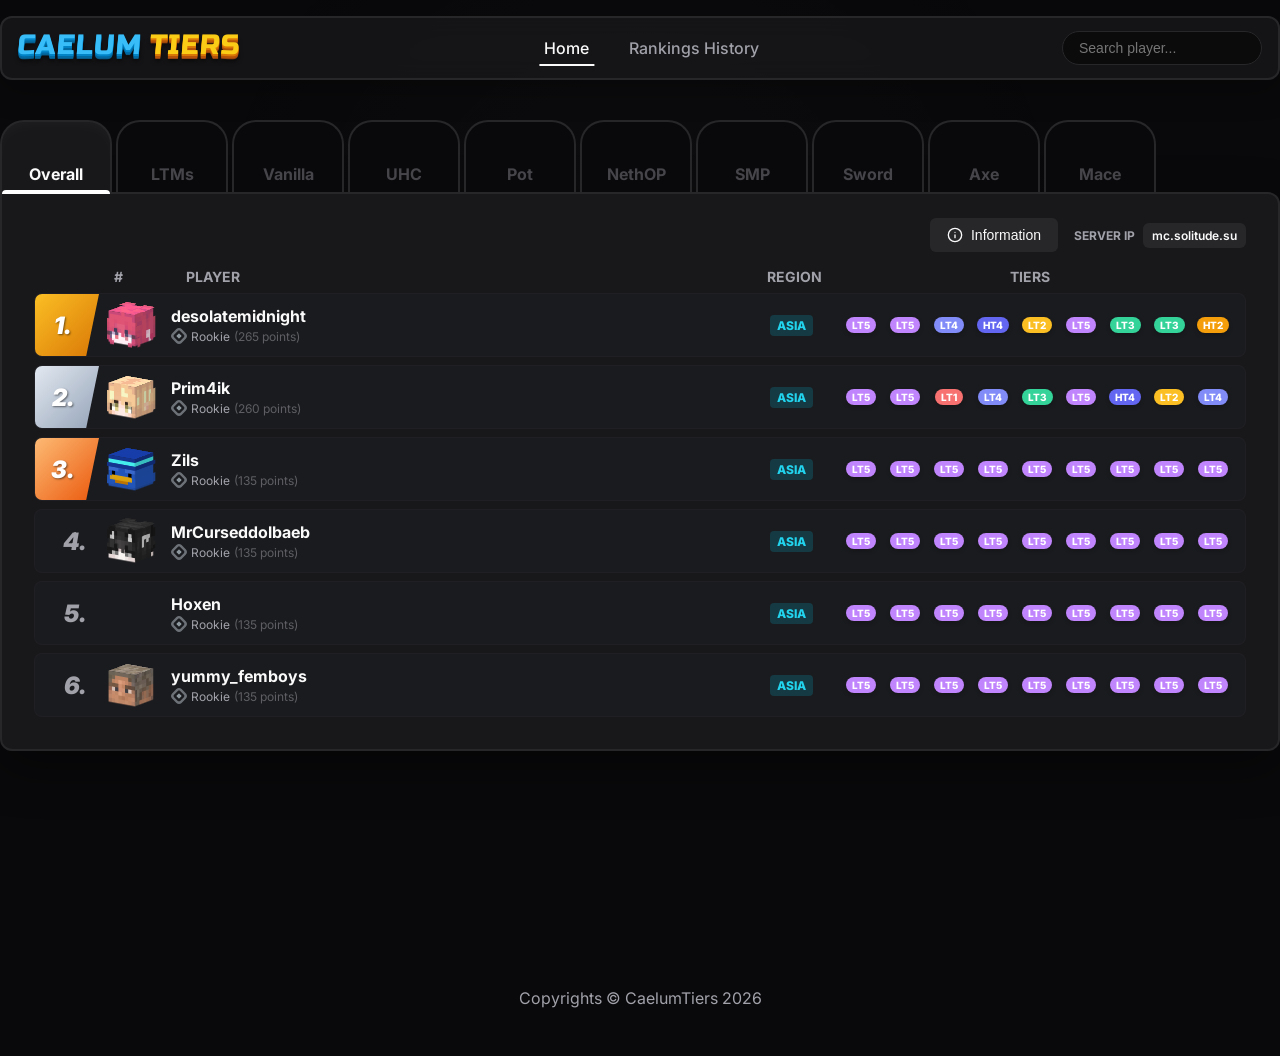
==== CaelumTiers/index.html @ a4f51417 "Add files via upload" ====
<!DOCTYPE html>
<html lang="en" class="dark">
<head>
    <meta charset="UTF-8">
    <meta name="viewport" content="width=device-width, initial-scale=1.0">
    <title>MCTIERS - Friends Rankings</title>
    <link rel="stylesheet" href="style.css">
    <link href="https://fonts.googleapis.com/css2?family=Inter:wght@400;500;600;700;800&family=Russo+One&display=swap" rel="stylesheet">
    <link rel="icon" type="image/png" href="logo.png">
</head>
<body>
    <header class="navbar">
        <div class="nav-container">
            <div class="logo" style="display: flex; align-items: center; gap: 12px;">
                <div class="caelum-logo">
                    <span class="caelum-text">CAELUM</span>
                    <span class="tiers-text">TIERS</span>
                </div>
            </div>
            <ul class="nav-links">
                <li><a href="index.html" class="active">Home</a></li>
                <li><a href="history.html">Rankings History</a></li>
            </ul>
            <div class="search-container">
                <input type="text" id="searchInput" placeholder="Search player...">
            </div>
        </div>
    </header>

    <main class="main-content">
        <div class="board-container">
            <div class="tabs-section" id="tabsContainer">
                <!-- Tabs -->
            </div>

            <div class="info-bar">
                <button class="info-btn">
                    <svg width="16" height="16" viewBox="0 0 24 24" fill="none" stroke="currentColor" stroke-width="2" stroke-linecap="round" stroke-linejoin="round"><circle cx="12" cy="12" r="10"></circle><line x1="12" y1="16" x2="12" y2="12"></line><line x1="12" y1="8" x2="12.01" y2="8"></line></svg>
                    Information
                </button>
                <div class="server-info">
                    <span class="server-label">SERVER IP</span>
                    <span class="server-ip">mc.solitude.su</span>
                </div>
            </div>

            <div class="table-header" id="tableHeader">
                <div class="col-rank" style="width: 64px;">#</div>
                <div class="col-player" style="flex: 1;">PLAYER</div>
                <div class="col-region" style="width: 80px; text-align: right;">REGION</div>
                <div class="col-tiers" style="width: 400px; text-align: center;">TIERS</div>
            </div>

            <div class="table-body" id="leaderboardBody">
                <!-- Rows -->
            </div>

            <div class="tiers-grid" id="tiersGrid" style="display: none;">
                <!-- Grid columns will go here -->
            </div>
        </div>
    </main>

    <div class="modal-overlay" id="playerModal">
        <div class="modal-content">
            <button class="modal-close" id="closeModal">&times;</button>
            <div class="modal-header">
                <div class="mc-3d-head modal-3d-head" id="modalSkin" style="--skin-url: url('https://minotar.net/skin/Steve');">
                    <div class="mc-3d-face mc-front"></div>
                    <div class="mc-3d-face mc-right"></div>
                    <div class="mc-3d-face mc-top"></div>
                    <div class="mc-3d-face mc-front-hat" style="opacity: 0.9;"></div>
                    <div class="mc-3d-face mc-right-hat" style="opacity: 0.9;"></div>
                    <div class="mc-3d-face mc-top-hat" style="opacity: 0.9;"></div>
                </div>
                <div class="modal-header-text">
                    <h2 id="modalName" style="font-size: 32px; font-weight: 900; margin-bottom: 4px;">Name</h2>
                    <div class="player-subtitle" style="font-size: 16px;">
                        <img id="modalSubtitleIcon" class="subtitle-icon" style="width: 20px; height: 20px;" src="" alt="">
                        <span id="modalSubtitleText">Subtitle</span>
                        <span id="modalRegion" class="region-badge" style="margin-left: 12px;">EU</span>
                    </div>
                </div>
            </div>
            <div class="modal-body">
                <h3 style="margin-bottom: 16px; border-bottom: 2px solid var(--border-color); padding-bottom: 8px;">Все тиры</h3>
                <div class="modal-tiers" id="modalTiers" style="display: grid; grid-template-columns: repeat(4, 1fr); gap: 16px; margin-bottom: 32px;"></div>
                
                <h3 style="margin-bottom: 16px; border-bottom: 2px solid var(--border-color); padding-bottom: 8px;">История побед</h3>
                <div class="modal-history" id="modalHistory" style="display: flex; flex-direction: column; gap: 8px;"></div>
            </div>
        </div>
    </div>

    <footer class="footer">
        <div>Copyrights © CaelumTiers 2026</div>
    </footer>

    <script src="history.js"></script>
    <script src="data.js"></script>
    <script src="app.js"></script>
</body>
</html>
---- CaelumTiers/style.css ----
:root {
    --bg-background: #09090b;
    --bg-card: #18181b;
    --text-foreground: #fafafa;
    --text-muted: #a1a1aa;
    --border-color: #27272a;
    --accent-color: #27272a;
    --accent-hover: #3f3f46;
    --primary-red: #ff0000;
    --tier-ht1: #ef4444;
    --tier-lt1: #f87171;
    --tier-ht2: #f59e0b;
    --tier-lt2: #fbbf24;
    --tier-ht3: #10b981;
    --tier-lt3: #34d399;
}

* {
    box-sizing: border-box;
    margin: 0;
    padding: 0;
}

html {
    scroll-behavior: smooth;
}

/* Custom Scrollbar (Feature 20) */
::-webkit-scrollbar {
    width: 8px;
    height: 8px;
}
::-webkit-scrollbar-track {
    background: var(--bg-background); 
}
::-webkit-scrollbar-thumb {
    background: var(--accent-hover); 
    border-radius: 10px;
}
::-webkit-scrollbar-thumb:hover {
    background: #52525b; 
}

body {
    background-color: var(--bg-background);
    color: var(--text-foreground);
    font-family: 'Inter', sans-serif;
    min-height: 100vh;
    overflow-x: hidden;
}

/* Background Glow (Feature 18) */
body::before {
    content: '';
    position: fixed;
    top: -20%;
    left: 50%;
    transform: translateX(-50%);
    width: 100vw;
    height: 100vh;
    background: radial-gradient(circle, rgba(255,255,255,0.02) 0%, transparent 60%);
    z-index: -1;
    pointer-events: none;
}

/* Navbar (Feature 9) */
.navbar {
    width: 100%;
    max-width: 1352px;
    height: 64px;
    margin: 0 auto;
    background-color: rgba(24, 24, 27, 0.8);
    backdrop-filter: blur(12px); /* Sticky Blur */
    border: 2px solid var(--border-color);
    border-radius: 12px;
    display: flex;
    align-items: center;
    padding: 0 16px;
    margin-top: 16px;
    position: sticky;
    top: 16px;
    z-index: 100;
    box-shadow: 0 8px 32px rgba(0, 0, 0, 0.3);
    transition: transform 0.3s ease;
}

.nav-container {
    display: flex;
    width: 100%;
    align-items: center;
    justify-content: space-between;
}

/* Logo Animation (Feature 13) */
.logo h2 {
    display: none; /* Replaced by 3D text */
}

.caelum-logo {
    font-family: 'Russo One', sans-serif;
    font-size: 28px;
    line-height: 1;
    display: flex;
    gap: 8px;
    margin: 0;
    padding-bottom: 6px;
    letter-spacing: 1px;
    transform: skewX(-5deg);
    cursor: pointer;
    transition: transform 0.3s ease;
}

.caelum-logo:hover {
    transform: skewX(-5deg) scale(1.05);
}

.caelum-text {
    color: #38bdf8;
    text-shadow: 
        0px 1px 0px #0284c7,
        0px 2px 0px #0284c7,
        0px 3px 0px #0369a1,
        0px 4px 0px #0369a1,
        0px 5px 0px #075985,
        0px 7px 4px rgba(0,0,0,0.6);
}

.tiers-text {
    color: #facc15;
    text-shadow: 
        0px 1px 0px #d97706,
        0px 2px 0px #d97706,
        0px 3px 0px #b45309,
        0px 4px 0px #b45309,
        0px 5px 0px #92400e,
        0px 7px 4px rgba(0,0,0,0.6);
}

/* Nav Links Underline (Feature 14) */
.nav-links {
    display: flex;
    list-style: none;
    gap: 16px;
}

.nav-links a {
    text-decoration: none;
    color: var(--text-muted);
    font-weight: 500;
    padding: 8px 12px;
    border-radius: 8px;
    position: relative;
    transition: color 0.2s;
}

.nav-links a::after {
    content: '';
    position: absolute;
    bottom: 0;
    left: 50%;
    width: 0;
    height: 2px;
    background: var(--text-foreground);
    transition: all 0.3s cubic-bezier(0.4, 0, 0.2, 1);
    transform: translateX(-50%);
}

.nav-links a:hover, .nav-links a.active {
    color: var(--text-foreground);
}
.nav-links a:hover::after, .nav-links a.active::after {
    width: 80%;
}

/* Search Bar (Feature 7) */
.search-container input {
    background-color: rgba(9, 9, 11, 0.8);
    border: 1px solid var(--border-color);
    color: var(--text-foreground);
    padding: 8px 16px;
    border-radius: 999px;
    outline: none;
    font-size: 14px;
    width: 200px;
    transition: all 0.3s cubic-bezier(0.4, 0, 0.2, 1);
}

.search-container input:focus {
    width: 250px;
    border-color: #52525b;
    box-shadow: 0 0 0 2px rgba(255, 255, 255, 0.1);
}

/* Main Content */
.main-content {
    width: 100%;
    max-width: 1352px;
    margin: 0 auto;
    min-height: calc(100vh - 200px);
}

.board-container {
    background-color: var(--bg-card);
    border: 2px solid var(--border-color);
    border-radius: 12px;
    border-top-left-radius: 0;
    margin-top: 112px;
    padding: 32px;
    padding-top: 8px;
    position: relative;
    box-shadow: 0 16px 48px rgba(0,0,0,0.4);
    animation: fadeIn 0.8s ease-out;
}
@keyframes fadeIn {
    from { opacity: 0; transform: translateY(20px); }
    to { opacity: 1; transform: translateY(0); }
}

/* Tabs (Features 3, 7, 8) */
.tabs-section {
    position: absolute;
    bottom: 100%;
    left: -2px; 
    display: flex;
    gap: 4px;
    overflow-x: auto;
    width: calc(100% + 4px);
    padding-bottom: 2px;
}

.tab {
    width: 112px;
    height: 72px;
    background-color: var(--bg-background);
    color: rgba(161, 161, 170, 0.4);
    border: 2px solid var(--border-color);
    border-bottom: none;
    border-top-left-radius: 24px;
    border-top-right-radius: 24px;
    display: flex;
    flex-direction: column;
    align-items: center;
    justify-content: flex-end;
    padding-bottom: 8px;
    gap: 4px;
    cursor: pointer;
    font-weight: 700;
    transition: all 0.3s cubic-bezier(0.4, 0, 0.2, 1);
    position: relative;
    transform-origin: bottom center;
}

.tab img {
    transition: transform 0.3s ease;
}

.tab:hover {
    background-color: rgba(39, 39, 42, 0.5);
    color: var(--text-foreground);
    transform: translateY(-4px);
}

.tab:hover img {
    transform: scale(1.1) translateY(-2px);
}

.tab:active {
    transform: translateY(0) scale(0.96);
}

.tab.active {
    background-color: var(--bg-card);
    color: var(--text-foreground);
    box-shadow: inset 0 8px 20px -10px rgba(255,255,255,0.05);
}

.tab.active::after {
    content: '';
    position: absolute;
    bottom: -2px;
    left: 0;
    width: 100%;
    height: 4px;
    background-color: white;
    border-radius: 4px 4px 0 0;
    animation: slideInBottom 0.3s ease-out;
}
@keyframes slideInBottom {
    from { transform: scaleX(0); opacity: 0; }
    to { transform: scaleX(1); opacity: 1; }
}

/* Info Bar (Features 10, 11) */
.info-bar {
    display: flex;
    justify-content: flex-end;
    align-items: center;
    gap: 16px;
    margin-bottom: 16px;
    margin-top: 16px;
}

.info-btn {
    background-color: var(--accent-color);
    color: var(--text-foreground);
    border: none;
    padding: 8px 16px;
    border-radius: 6px;
    font-weight: 500;
    display: flex;
    align-items: center;
    gap: 8px;
    cursor: pointer;
    font-size: 14px;
    transition: all 0.3s ease;
    border: 1px solid transparent;
}

.info-btn svg {
    transition: transform 0.4s cubic-bezier(0.4, 0, 0.2, 1);
}

.info-btn:hover {
    background-color: var(--accent-hover);
    box-shadow: 0 0 15px rgba(255, 255, 255, 0.05);
    border-color: rgba(255, 255, 255, 0.1);
}

.info-btn:hover svg {
    transform: rotate(180deg);
}

.server-info {
    display: flex;
    align-items: center;
    gap: 8px;
}

.server-label {
    color: var(--text-muted);
    font-size: 12px;
    font-weight: 700;
    text-transform: uppercase;
}

.server-ip {
    background-color: var(--accent-color);
    padding: 4px 8px;
    border-radius: 6px;
    font-size: 12px;
    font-weight: 600;
    transition: all 0.3s ease;
    cursor: pointer;
    border: 1px solid transparent;
}

.server-ip:hover {
    background-color: var(--text-foreground);
    color: var(--bg-background);
    transform: scale(1.05);
    box-shadow: 0 0 15px rgba(255,255,255,0.2);
}

/* Table Header */
.table-header {
    display: flex;
    gap: 8px;
    font-weight: 700;
    text-transform: uppercase;
    color: var(--text-muted);
    padding: 0 16px;
    padding-left: 80px;
    margin-bottom: 8px;
    font-size: 14px;
}

/* Table Body (Features 1, 12, 17) */
.table-body {
    display: flex;
    flex-direction: column;
    gap: 8px;
}

.player-row {
    display: flex;
    align-items: center;
    gap: 16px;
    background-color: #1a1b1e;
    padding: 12px 16px;
    padding-left: 80px;
    border-radius: 8px;
    border: 1px solid rgba(39, 39, 42, 0.5);
    transition: all 0.3s cubic-bezier(0.4, 0, 0.2, 1);
    position: relative;
    overflow: hidden;
    min-height: 64px;
    animation: slideUpFade 0.5s ease-out backwards;
    animation-delay: calc(var(--index) * 0.05s);
}

@keyframes slideUpFade {
    from { opacity: 0; transform: translateY(15px) scale(0.98); }
    to { opacity: 1; transform: translateY(0) scale(1); }
}

.player-row:hover {
    background-color: #27272a;
    transform: translateY(-2px) scale(1.005);
    border-color: rgba(255, 255, 255, 0.1);
    box-shadow: 0 8px 24px rgba(0,0,0,0.4);
    z-index: 10;
}

.player-rank {
    position: absolute;
    left: 0;
    top: 0;
    bottom: 0;
    width: 64px;
    display: flex;
    align-items: center;
    justify-content: center;
    font-weight: 900;
    font-size: 24px;
    color: white;
    font-style: italic;
    clip-path: polygon(0 0, 100% 0, 80% 100%, 0 100%);
    padding-right: 8px;
    transition: width 0.3s ease;
}

.player-row:hover .player-rank {
    width: 68px; /* rank expands slightly on row hover */
}

/* Gold Pulse (Feature 14) */
.rank-gold {
    background: linear-gradient(135deg, #fbbf24, #d97706);
    color: #fff;
    text-shadow: 1px 1px 2px rgba(0,0,0,0.5);
    animation: goldPulse 3s infinite alternate;
}
@keyframes goldPulse {
    0% { filter: brightness(1); }
    100% { filter: brightness(1.2); }
}

.rank-silver {
    background: linear-gradient(135deg, #e2e8f0, #94a3b8);
    color: #fff;
    text-shadow: 1px 1px 2px rgba(0,0,0,0.5);
}
.rank-bronze {
    background: linear-gradient(135deg, #fdba74, #ea580c);
    color: #fff;
    text-shadow: 1px 1px 2px rgba(0,0,0,0.5);
}
.rank-default {
    background-color: transparent;
    color: var(--text-muted);
    clip-path: none;
    width: 80px;
    padding-right: 0;
}

/* Skin Animation (Feature 15) */
.player-info {
    display: flex;
    align-items: center;
    gap: 12px;
    width: 300px;
}

.player-skin {
    width: 44px;
    height: 44px;
    border-radius: 4px;
    object-fit: cover;
    object-position: top;
    background-color: #27272a;
    transition: all 0.4s cubic-bezier(0.175, 0.885, 0.32, 1.275);
    box-shadow: 0 2px 8px rgba(0,0,0,0.5);
}

.player-row:hover .player-skin {
    transform: scale(1.15) rotate(-3deg);
    box-shadow: 0 4px 12px rgba(255,255,255,0.1);
    border-radius: 8px;
}

.player-text {
    display: flex;
    flex-direction: column;
    gap: 2px;
}

.player-name {
    font-weight: 700;
    font-size: 16px;
    color: var(--text-foreground);
    transition: color 0.2s;
}
.player-row:hover .player-name {
    color: #fff;
}

.player-subtitle {
    font-size: 12px;
    color: var(--text-muted);
    display: flex;
    align-items: center;
    gap: 4px;
}

/* Subtitle Bounce (Feature 16) */
.player-subtitle svg,
.subtitle-icon {
    flex-shrink: 0;
    width: 16px;
    height: 16px;
    object-fit: contain;
    transition: transform 0.4s cubic-bezier(0.175, 0.885, 0.32, 1.275);
}

.player-row:hover .subtitle-icon {
    transform: scale(1.2) translateY(-2px);
}

.points {
    color: rgba(161, 161, 170, 0.5);
}

.player-region {
    margin-left: auto;
    width: 60px;
    display: flex;
    justify-content: flex-end;
}

/* Region Hover (Feature 12) */
.region-badge {
    background-color: rgba(22, 163, 74, 0.2);
    color: #4ade80;
    padding: 2px 6px;
    border-radius: 4px;
    font-size: 12px;
    font-weight: 800;
    transition: all 0.3s ease;
    border: 1px solid transparent;
}
.player-row:hover .region-badge {
    box-shadow: 0 0 12px rgba(74, 222, 128, 0.3);
    border-color: rgba(74, 222, 128, 0.5);
    background-color: rgba(22, 163, 74, 0.3);
}

.region-badge.region-na {
    background-color: rgba(220, 38, 38, 0.2);
    color: #f87171;
}
.player-row:hover .region-badge.region-na {
    box-shadow: 0 0 12px rgba(248, 113, 113, 0.3);
    border-color: rgba(248, 113, 113, 0.5);
    background-color: rgba(220, 38, 38, 0.3);
}

.region-badge.region-asia {
    background-color: rgba(6, 182, 212, 0.2);
    color: #22d3ee;
}
.player-row:hover .region-badge.region-asia {
    box-shadow: 0 0 12px rgba(34, 211, 238, 0.3);
    border-color: rgba(34, 211, 238, 0.5);
    background-color: rgba(6, 182, 212, 0.3);
}

.player-tiers {
    width: 400px;
    display: flex;
    justify-content: flex-end;
    gap: 12px;
}

.tier-item {
    display: flex;
    flex-direction: column;
    align-items: center;
    gap: 4px;
    width: 32px;
}

/* Gamemode icon jiggle (Feature 16) */
.tier-item img {
    transition: transform 0.3s cubic-bezier(0.175, 0.885, 0.32, 1.275);
}
.tier-item:hover img {
    transform: scale(1.15) rotate(5deg);
}

/* Tier pop (Feature 19) */
.tier-badge {
    padding: 2px 6px;
    border-radius: 12px;
    font-size: 10px;
    font-weight: 800;
    color: #fff;
    text-transform: uppercase;
    display: inline-block;
    transition: all 0.3s cubic-bezier(0.175, 0.885, 0.32, 1.275);
    box-shadow: 0 2px 4px rgba(0,0,0,0.2);
}

.tier-item:hover .tier-badge {
    transform: scale(1.2) translateY(-2px);
    box-shadow: 0 4px 12px rgba(255,255,255,0.2);
}

/* Tier Colors */
.tier-HT1 { background-color: var(--tier-ht1); }
.tier-LT1 { background-color: var(--tier-lt1); }
.tier-HT2 { background-color: var(--tier-ht2); }
.tier-LT2 { background-color: var(--tier-lt2); }
.tier-HT3 { background-color: var(--tier-ht3); }
.tier-LT3 { background-color: var(--tier-lt3); }
.tier-HT4 { background-color: #6366f1; }
.tier-LT4 { background-color: #818cf8; }
.tier-HT5 { background-color: #a855f7; }
.tier-LT5 { background-color: #c084fc; }
.tier-none { background-color: #3f3f46; color: var(--text-muted); }

/* Modal Styling */
.modal-overlay {
    position: fixed;
    top: 0;
    left: 0;
    width: 100%;
    height: 100%;
    background-color: rgba(0, 0, 0, 0.8);
    backdrop-filter: blur(8px);
    display: flex;
    align-items: center;
    justify-content: center;
    z-index: 1000;
    opacity: 0;
    pointer-events: none;
    transition: all 0.3s ease;
}

.modal-overlay.show {
    opacity: 1;
    pointer-events: auto;
}

.modal-content {
    background-color: var(--bg-card);
    width: 90%;
    max-width: 600px;
    border-radius: 16px;
    border: 1px solid var(--border-color);
    padding: 32px;
    box-shadow: 0 24px 64px rgba(0, 0, 0, 0.6);
    position: relative;
    transform: scale(0.9) translateY(20px);
    transition: all 0.3s cubic-bezier(0.175, 0.885, 0.32, 1.275);
}

.modal-overlay.show .modal-content {
    transform: scale(1) translateY(0);
}

.modal-close {
    position: absolute;
    top: 16px;
    right: 16px;
    background: none;
    border: none;
    color: var(--text-muted);
    font-size: 32px;
    cursor: pointer;
    line-height: 1;
    transition: color 0.2s;
}

.modal-close:hover {
    color: var(--text-foreground);
}

.modal-header {
    display: flex;
    align-items: center;
    gap: 24px;
    margin-bottom: 32px;
}

.modal-tier-card {
    background-color: rgba(39, 39, 42, 0.3);
    border: 1px solid rgba(39, 39, 42, 0.5);
    border-radius: 12px;
    padding: 16px;
    display: flex;
    flex-direction: column;
    align-items: center;
    gap: 8px;
    transition: all 0.2s;
}

.modal-tier-card:hover {
    background-color: rgba(39, 39, 42, 0.6);
    transform: translateY(-2px);
}

.mt-name {
    font-size: 12px;
    color: var(--text-muted);
    text-transform: uppercase;
    font-weight: 700;
    margin-bottom: 4px;
    text-align: center;
}

.m-history-item {
    background-color: rgba(39, 39, 42, 0.3);
    padding: 12px 16px;
    border-radius: 8px;
    display: flex;
    justify-content: space-between;
    align-items: center;
}

/* Empty Tier Placeholder */
.empty-icon-circle {
    width: 24px;
    height: 24px;
    border-radius: 50%;
    border: 3px dashed #3f3f46;
    box-sizing: border-box;
    opacity: 0.8;
}

/* Footer */
.footer {
    width: 100%;
    padding: 48px;
    background-color: transparent;
    margin-top: 48px;
    text-align: center;
    color: var(--text-muted);
    font-size: 16px;
    animation: fadeIn 1s 1s both;
}

/* Tiers Grid Layout */
.tiers-grid {
    display: grid;
    grid-template-columns: repeat(5, 1fr);
    gap: 16px;
    margin-top: 16px;
    animation: fadeIn 0.3s ease-out;
}

.tier-col {
    background-color: rgba(24, 24, 27, 0.6);
    border-radius: 12px;
    overflow: hidden;
    border: 1px solid rgba(39, 39, 42, 0.5);
    display: flex;
    flex-direction: column;
}

.tier-col-header {
    padding: 16px;
    text-align: center;
    font-size: 18px;
    font-weight: 800;
    color: #fff;
    display: flex;
    align-items: center;
    justify-content: center;
    gap: 8px;
    text-shadow: 0 2px 4px rgba(0,0,0,0.5);
}

.tier-col-body {
    padding: 12px;
    display: flex;
    flex-direction: column;
    gap: 8px;
}

.t-header-1 { background: linear-gradient(135deg, #eab308, #a16207); border-bottom: 2px solid #ca8a04; }
.t-header-2 { background: linear-gradient(135deg, #94a3b8, #475569); border-bottom: 2px solid #64748b; }
.t-header-3 { background: linear-gradient(135deg, #d97706, #92400e); border-bottom: 2px solid #b45309; }
.t-header-4 { background: linear-gradient(135deg, #334155, #0f172a); border-bottom: 2px solid #1e293b; }
.t-header-5 { background: linear-gradient(135deg, #1e293b, #020617); border-bottom: 2px solid #0f172a; }

.tier-player-card {
    background-color: rgba(39, 39, 42, 0.8);
    border: 1px solid rgba(63, 63, 70, 0.5);
    border-radius: 8px;
    padding: 8px 12px;
    display: flex;
    align-items: center;
    gap: 12px;
    cursor: pointer;
    transition: all 0.2s ease;
}

.tier-player-card:hover {
    background-color: rgba(63, 63, 70, 0.8);
    transform: translateY(-2px);
    border-color: rgba(161, 161, 170, 0.3);
}

.tier-player-skin {
    width: 28px;
    height: 28px;
    border-radius: 4px;
    flex-shrink: 0;
}

.tier-player-name {
    font-size: 14px;
    font-weight: 600;
    color: var(--text-foreground);
    flex: 1;
    white-space: nowrap;
    overflow: hidden;
    text-overflow: ellipsis;
}

.tier-player-badge {
    font-size: 12px;
    font-weight: 800;
    padding: 2px 6px;
    border-radius: 4px;
    background-color: rgba(0,0,0,0.5);
}

.badge-ht { color: #38bdf8; }
.badge-lt { color: #f87171; }

@keyframes slideUpFade {
    from { opacity: 0; transform: translateY(20px); }
    to { opacity: 1; transform: translateY(0); }
}

/* 3D Minecraft Head (Pure CSS) */
.mc-3d-head {
    width: 32px;
    height: 32px;
    position: relative;
    transform-style: preserve-3d;
    transform: rotateX(-15deg) rotateY(-35deg);
    flex-shrink: 0;
    --skin-url: url('https://minotar.net/skin/Steve'); /* Default */
    transition: transform 0.3s ease;
}

.player-row:hover .mc-3d-head, .tier-player-card:hover .mc-3d-head {
    transform: rotateX(-15deg) rotateY(-15deg) scale(1.1);
}

.mc-3d-face {
    position: absolute;
    width: 32px;
    height: 32px;
    background-image: var(--skin-url);
    background-size: 256px 256px;
    image-rendering: pixelated;
    image-rendering: crisp-edges;
}

/* Base layer */
.mc-front { transform: translateZ(16px) scale(1.01); background-position: -32px -32px; }
.mc-right { transform: rotateY(90deg) translateZ(16px) scale(1.01); background-position: 0px -32px; filter: brightness(0.8); }
.mc-top   { transform: rotateX(90deg) translateZ(16px) scale(1.01); background-position: -32px 0px; filter: brightness(1.2); }

/* Hat layer (outer) */
.mc-front-hat { transform: translateZ(17.5px) scale(1.1); background-position: -160px -32px; }
.mc-right-hat { transform: rotateY(90deg) translateZ(17.5px) scale(1.1); background-position: -128px -32px; filter: brightness(0.8); }
.mc-top-hat   { transform: rotateX(90deg) translateZ(17.5px) scale(1.1); background-position: -160px 0px; filter: brightness(1.2); }

/* Modal Larger 3D Head */
.modal-3d-head {
    width: 80px;
    height: 80px;
    transform: rotateX(-15deg) rotateY(-35deg);
}

.modal-3d-head .mc-3d-face {
    width: 80px;
    height: 80px;
    background-size: 640px 640px;
}

.modal-3d-head .mc-front { transform: translateZ(40px) scale(1.01); background-position: -80px -80px; }
.modal-3d-head .mc-right { transform: rotateY(90deg) translateZ(40px) scale(1.01); background-position: 0px -80px; }
.modal-3d-head .mc-top   { transform: rotateX(90deg) translateZ(40px) scale(1.01); background-position: -80px 0px; }

.modal-3d-head .mc-front-hat { transform: translateZ(43.75px) scale(1.1); background-position: -400px -80px; }
.modal-3d-head .mc-right-hat { transform: rotateY(90deg) translateZ(43.75px) scale(1.1); background-position: -320px -80px; }
.modal-3d-head .mc-top-hat   { transform: rotateX(90deg) translateZ(43.75px) scale(1.1); background-position: -400px 0px; }
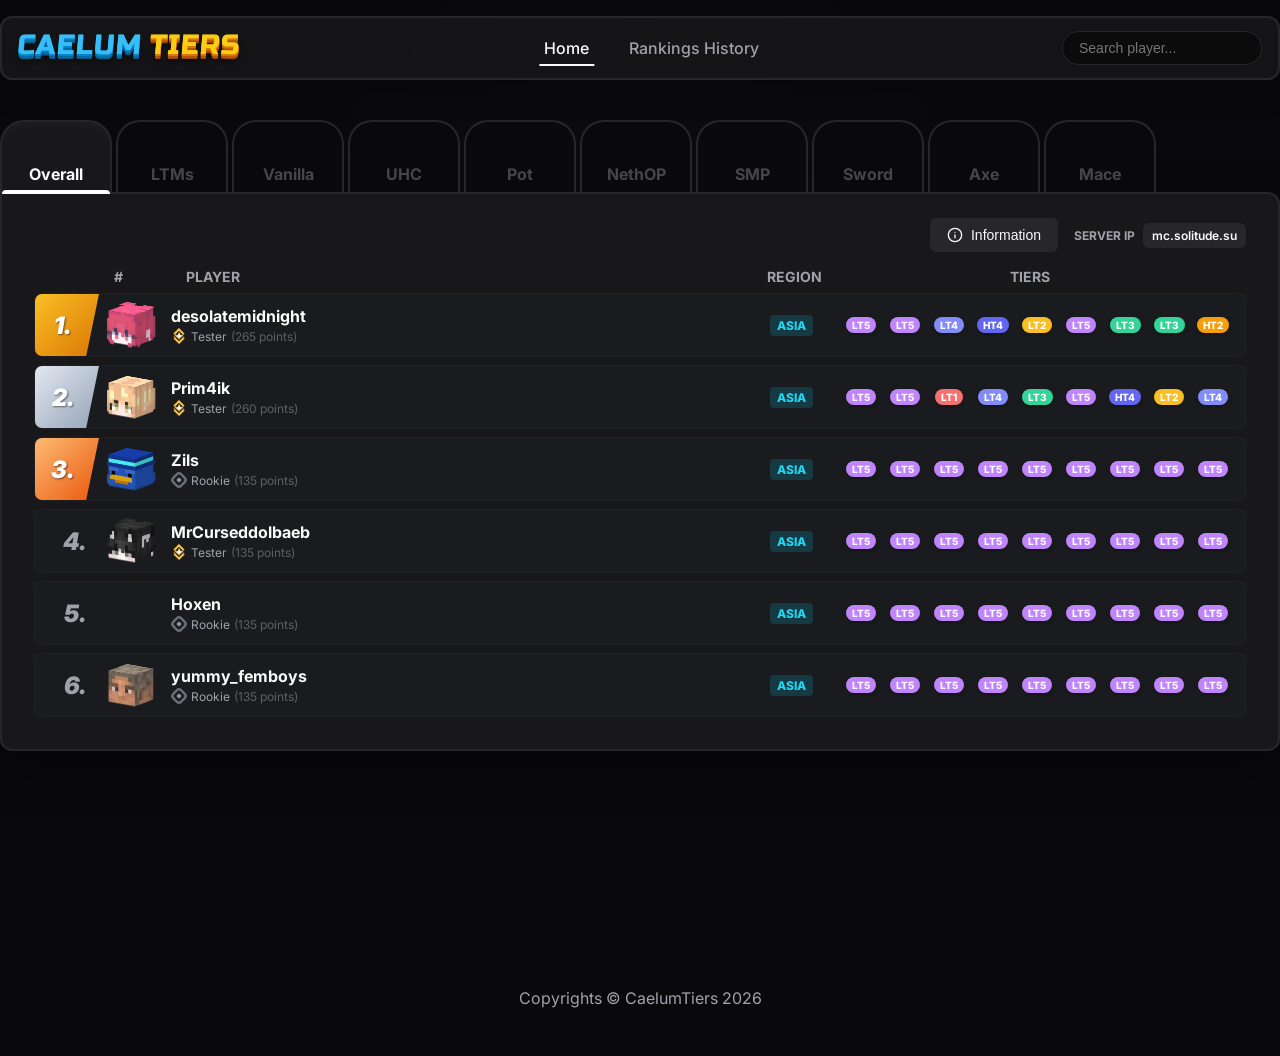
==== commit 95b60100: "Add files via upload" ====
--- a/CaelumTiers/index.html
+++ b/CaelumTiers/index.html
@@ -83,6 +83,8 @@
                 </div>
             </div>
             <div class="modal-body">
+                <div id="modalTestResults" style="display: none; margin-bottom: 24px;"></div>
+                
                 <h3 style="margin-bottom: 16px; border-bottom: 2px solid var(--border-color); padding-bottom: 8px;">Все тиры</h3>
                 <div class="modal-tiers" id="modalTiers" style="display: grid; grid-template-columns: repeat(4, 1fr); gap: 16px; margin-bottom: 32px;"></div>
                 
